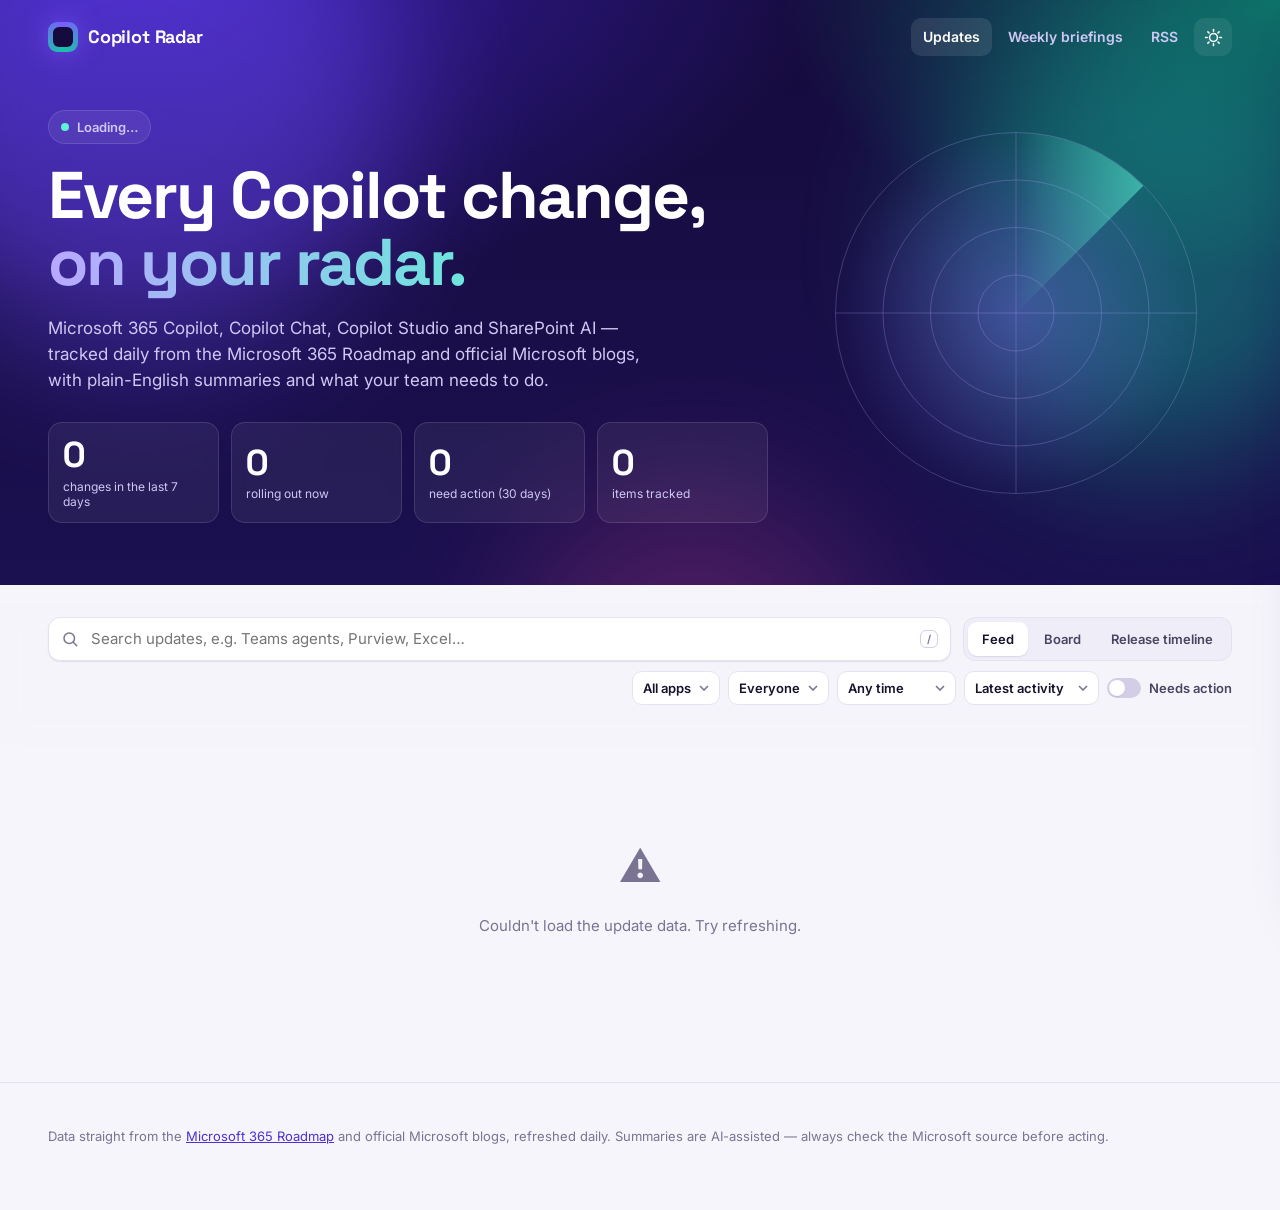
==== site/index.html @ 98bf64c3 "Build Copilot Radar: Microsoft Copilot and SharePoint AI update tracker - Pipeline pulls the Microso" ====
<!doctype html>
<html lang="en">
<head>
  <meta charset="utf-8">
  <meta name="viewport" content="width=device-width, initial-scale=1">
  <title>Copilot Radar — Microsoft Copilot &amp; SharePoint AI updates</title>
  <meta name="description" content="Every change to Microsoft 365 Copilot, Copilot Chat, Copilot Studio and SharePoint AI, tracked from Microsoft's own sources.">
  <meta name="theme-color" content="#120a2e">
  <link rel="icon" href="assets/favicon.svg" type="image/svg+xml">
  <link rel="alternate" type="application/rss+xml" title="Copilot Radar" href="feed.xml">
  <link rel="preconnect" href="https://fonts.googleapis.com">
  <link rel="preconnect" href="https://fonts.gstatic.com" crossorigin>
  <link href="https://fonts.googleapis.com/css2?family=Inter:wght@400;500;600;700;800&family=Space+Grotesk:wght@500;600;700&display=swap" rel="stylesheet">
  <link rel="stylesheet" href="assets/styles.css">
  <script>
    // Apply the saved theme before first paint to avoid a flash.
    try { const t = localStorage.getItem("radar-theme"); if (t) document.documentElement.dataset.theme = t; } catch (e) {}
  </script>
</head>
<body>
  <a class="skip" href="#results">Skip to updates</a>

  <header class="topbar">
    <a class="brand" href="./" aria-label="Copilot Radar home">
      <span class="brand-mark" aria-hidden="true"></span>
      <span class="brand-name">Copilot Radar</span>
    </a>
    <nav class="topnav" aria-label="Main">
      <a href="./" aria-current="page">Updates</a>
      <a href="digests/">Weekly briefings</a>
      <a href="feed.xml" title="Subscribe in Outlook, Teams or any feed reader">RSS</a>
      <button class="icon-btn" id="themeToggle" type="button" aria-label="Toggle dark mode">
        <svg viewBox="0 0 24 24" aria-hidden="true"><path class="sun" d="M12 4V2m0 20v-2m8-8h2M2 12h2m13.66-5.66 1.41-1.41M4.93 19.07l1.41-1.41m0-11.32L4.93 4.93m14.14 14.14-1.41-1.41M12 17a5 5 0 1 0 0-10 5 5 0 0 0 0 10Z"/><path class="moon" d="M21 12.8A9 9 0 1 1 11.2 3a7 7 0 0 0 9.8 9.8Z"/></svg>
      </button>
    </nav>
  </header>

  <section class="hero" aria-labelledby="heroTitle">
    <div class="aurora" aria-hidden="true"><span></span><span></span><span></span></div>
    <div class="hero-inner">
      <div class="hero-copy">
        <p class="eyebrow"><span class="live-dot"></span> <span id="updatedAt">Loading…</span></p>
        <h1 id="heroTitle">Every Copilot change,<br><span class="grad">on your radar.</span></h1>
        <p class="lede">Microsoft 365 Copilot, Copilot Chat, Copilot Studio and SharePoint AI — tracked daily from the Microsoft 365 Roadmap and official Microsoft blogs, with plain-English summaries and what your team needs to do.</p>
        <div class="stats" id="stats">
          <button class="stat" data-quick="week" type="button"><span class="stat-num" data-count="0">0</span><span class="stat-label">changes in the last 7 days</span></button>
          <button class="stat" data-quick="rolling" type="button"><span class="stat-num" data-count="0">0</span><span class="stat-label">rolling out now</span></button>
          <button class="stat" data-quick="action" type="button"><span class="stat-num" data-count="0">0</span><span class="stat-label">need action (30 days)</span></button>
          <button class="stat" data-quick="all" type="button"><span class="stat-num" data-count="0">0</span><span class="stat-label">items tracked</span></button>
        </div>
      </div>
      <div class="radar" aria-hidden="true">
        <svg viewBox="0 0 400 400">
          <defs>
            <radialGradient id="rg" cx="50%" cy="50%" r="50%">
              <stop offset="0%" stop-color="#8b6cff" stop-opacity=".35"/>
              <stop offset="100%" stop-color="#8b6cff" stop-opacity="0"/>
            </radialGradient>
            <linearGradient id="sweep" x1="0" y1="0" x2="1" y2="0">
              <stop offset="0%" stop-color="#5ef2d6" stop-opacity="0"/>
              <stop offset="100%" stop-color="#5ef2d6" stop-opacity=".55"/>
            </linearGradient>
          </defs>
          <circle cx="200" cy="200" r="190" fill="url(#rg)"/>
          <g class="rings" fill="none" stroke="currentColor">
            <circle cx="200" cy="200" r="190"/><circle cx="200" cy="200" r="140"/>
            <circle cx="200" cy="200" r="90"/><circle cx="200" cy="200" r="40"/>
            <path d="M200 10v380M10 200h380"/>
          </g>
          <g class="sweep"><path d="M200 200 L200 10 A190 190 0 0 1 334 66 Z" fill="url(#sweep)"/></g>
          <g id="blips"></g>
        </svg>
      </div>
    </div>
    <div class="product-bars" id="productBars" role="group" aria-label="Filter by product"></div>
  </section>

  <section class="spotlight" aria-labelledby="spotTitle" id="spotlightSection" hidden>
    <div class="section-head">
      <h2 id="spotTitle">Latest moves</h2>
      <p>Most recent status changes and new arrivals</p>
    </div>
    <div class="spot-track" id="spotlight" tabindex="0"></div>
  </section>

  <main id="results">
    <div class="controls" id="controls">
      <div class="controls-row">
        <label class="search">
          <svg viewBox="0 0 24 24" aria-hidden="true"><path d="m21 21-4.3-4.3M11 18a7 7 0 1 1 0-14 7 7 0 0 1 0 14Z"/></svg>
          <input id="search" type="search" placeholder="Search updates, e.g. Teams agents, Purview, Excel…" autocomplete="off" aria-label="Search updates">
          <kbd>/</kbd>
        </label>
        <div class="views" role="tablist" aria-label="View">
          <button role="tab" data-view="feed" aria-selected="true">Feed</button>
          <button role="tab" data-view="board" aria-selected="false">Board</button>
          <button role="tab" data-view="timeline" aria-selected="false">Release timeline</button>
        </div>
      </div>
      <div class="controls-row filters">
        <div class="chips" id="statusChips" role="group" aria-label="Status"></div>
        <div class="selects">
          <select id="appFilter" aria-label="App"><option value="">All apps</option></select>
          <select id="audienceFilter" aria-label="Audience"><option value="">Everyone</option></select>
          <select id="rangeFilter" aria-label="Time range">
            <option value="">Any time</option>
            <option value="7">Last 7 days</option>
            <option value="30">Last 30 days</option>
            <option value="90">Last 90 days</option>
          </select>
          <select id="sortBy" aria-label="Sort">
            <option value="activity">Latest activity</option>
            <option value="impact">Highest impact</option>
            <option value="ga">Release date</option>
          </select>
          <label class="toggle"><input type="checkbox" id="actionOnly"><span></span>Needs action</label>
        </div>
      </div>
      <div class="result-line"><span id="resultCount" aria-live="polite"></span><button id="clearFilters" type="button" hidden>Clear filters</button></div>
    </div>

    <div id="view" class="view"></div>
    <div id="sentinel" aria-hidden="true"></div>
  </main>

  <aside class="drawer" id="drawer" aria-hidden="true" aria-labelledby="drawerTitle" role="dialog" aria-modal="true">
    <div class="drawer-scrim" data-close></div>
    <div class="drawer-panel" tabindex="-1">
      <button class="icon-btn drawer-close" type="button" data-close aria-label="Close details">
        <svg viewBox="0 0 24 24" aria-hidden="true"><path d="M6 6l12 12M18 6 6 18"/></svg>
      </button>
      <div id="drawerBody"></div>
    </div>
  </aside>

  <footer class="footer">
    <p>Data straight from the <a href="https://www.microsoft.com/microsoft-365/roadmap">Microsoft 365 Roadmap</a> and official Microsoft blogs, refreshed daily. Summaries are AI-assisted — always check the Microsoft source before acting.</p>
    <p class="warn" id="warnings"></p>
  </footer>

  <div class="toast" id="toast" role="status" aria-live="polite"></div>
  <script src="assets/app.js" type="module"></script>
</body>
</html>
---- site/assets/styles.css ----
/* Copilot Radar — design tokens, light + dark */
:root {
  --bg: #f6f5fb;
  --bg-elev: #ffffff;
  --bg-sunken: #efedf7;
  --ink: #17122b;
  --ink-2: #4a4462;
  --ink-3: #7a7492;
  --line: #e5e1f0;
  --line-strong: #d3cde6;
  --accent: #6d4aff;
  --accent-2: #19c3a6;
  --accent-ink: #4f2fd6;
  --focus: #6d4aff;
  --shadow-sm: 0 1px 2px rgba(23, 18, 43, .06), 0 1px 1px rgba(23, 18, 43, .04);
  --shadow-md: 0 10px 30px -12px rgba(39, 20, 120, .25), 0 2px 6px rgba(23, 18, 43, .06);
  --shadow-lg: 0 30px 60px -20px rgba(39, 20, 120, .35);

  --p-m365: #6d4aff;
  --p-chat: #0f8a7e;
  --p-studio: #d9530f;
  --p-sharepoint: #0b6fb8;

  --s-dev-bg: #fff3d1;  --s-dev-ink: #865400;
  --s-roll-bg: #dcf1ff; --s-roll-ink: #03558c;
  --s-live-bg: #d9f6e3; --s-live-ink: #136a33;
  --s-can-bg: #fde1e1;  --s-can-ink: #9b1c1c;
  --act-bg: #ffe9e6;    --act-ink: #b42318;
  --imp-bg: #f1e6ff;    --imp-ink: #6b21a8;

  --hero-bg: radial-gradient(1200px 600px at 10% -10%, #3a1fb0 0%, transparent 60%),
             radial-gradient(900px 500px at 100% 0%, #0d6e66 0%, transparent 55%),
             linear-gradient(180deg, #160b3d 0%, #1b1050 100%);
  --hero-ink: #ffffff;
  --hero-ink-2: #cfc8f5;

  --radius: 16px;
  --radius-sm: 10px;
  --ease: cubic-bezier(.2, .8, .2, 1);
  --font: "Inter", system-ui, -apple-system, "Segoe UI", Roboto, sans-serif;
  --font-display: "Space Grotesk", "Inter", system-ui, sans-serif;
  color-scheme: light;
}

@media (prefers-color-scheme: dark) {
  :root:not([data-theme="light"]) {
    --bg: #0d0a1c; --bg-elev: #161230; --bg-sunken: #110d26;
    --ink: #f2effc; --ink-2: #c4bedf; --ink-3: #8d86ab;
    --line: #272146; --line-strong: #362e5e;
    --accent: #8b6cff; --accent-ink: #b7a5ff;
    --shadow-sm: 0 1px 2px rgba(0, 0, 0, .4);
    --shadow-md: 0 14px 34px -14px rgba(0, 0, 0, .7);
    --shadow-lg: 0 30px 60px -20px rgba(0, 0, 0, .8);
    --p-m365: #8b6cff; --p-chat: #2dc2b1; --p-studio: #ff8a4c; --p-sharepoint: #3aa0f0;
    --s-dev-bg: #3a2d0c; --s-dev-ink: #ffd27a;
    --s-roll-bg: #0c2c45; --s-roll-ink: #8fd0ff;
    --s-live-bg: #0e3320; --s-live-ink: #8ee8ae;
    --s-can-bg: #3c1414; --s-can-ink: #ffaaaa;
    --act-bg: #3d1712; --act-ink: #ffb4a8;
    --imp-bg: #2c1747; --imp-ink: #dcb8ff;
    color-scheme: dark;
  }
}
:root[data-theme="dark"] {
  --bg: #0d0a1c; --bg-elev: #161230; --bg-sunken: #110d26;
  --ink: #f2effc; --ink-2: #c4bedf; --ink-3: #8d86ab;
  --line: #272146; --line-strong: #362e5e;
  --accent: #8b6cff; --accent-ink: #b7a5ff;
  --shadow-sm: 0 1px 2px rgba(0, 0, 0, .4);
  --shadow-md: 0 14px 34px -14px rgba(0, 0, 0, .7);
  --shadow-lg: 0 30px 60px -20px rgba(0, 0, 0, .8);
  --p-m365: #8b6cff; --p-chat: #2dc2b1; --p-studio: #ff8a4c; --p-sharepoint: #3aa0f0;
  --s-dev-bg: #3a2d0c; --s-dev-ink: #ffd27a;
  --s-roll-bg: #0c2c45; --s-roll-ink: #8fd0ff;
  --s-live-bg: #0e3320; --s-live-ink: #8ee8ae;
  --s-can-bg: #3c1414; --s-can-ink: #ffaaaa;
  --act-bg: #3d1712; --act-ink: #ffb4a8;
  --imp-bg: #2c1747; --imp-ink: #dcb8ff;
  color-scheme: dark;
}

/* ---------------------------------------------------------------- base */
*, *::before, *::after { box-sizing: border-box; }
html { -webkit-text-size-adjust: 100%; scroll-padding-top: 140px; }
body {
  margin: 0; background: var(--bg); color: var(--ink);
  font: 15px/1.55 var(--font); -webkit-font-smoothing: antialiased;
  overflow-x: hidden;
}
a { color: var(--accent-ink); }
button, input, select { font: inherit; color: inherit; }
:focus-visible { outline: 2px solid var(--focus); outline-offset: 2px; border-radius: 6px; }
.skip { position: absolute; left: -999px; top: 8px; background: var(--bg-elev); padding: 8px 12px; z-index: 100; border-radius: 8px; }
.skip:focus { left: 8px; }
[hidden] { display: none !important; }

/* ---------------------------------------------------------------- top bar */
.topbar {
  position: absolute; inset: 0 0 auto 0; z-index: 20;
  display: flex; align-items: center; justify-content: space-between;
  padding: 18px clamp(16px, 4vw, 48px); color: var(--hero-ink);
}
.brand { display: flex; align-items: center; gap: 10px; color: inherit; text-decoration: none; font-family: var(--font-display); font-weight: 700; font-size: 18px; letter-spacing: -.01em; }
.brand-mark {
  width: 30px; height: 30px; border-radius: 9px; position: relative; overflow: hidden;
  background: conic-gradient(from 0deg, #7c5cff, #19c3a6, #7c5cff);
  animation: spin 6s linear infinite; box-shadow: 0 0 24px rgba(124, 92, 255, .6);
}
.brand-mark::after { content: ""; position: absolute; inset: 5px; border-radius: 6px; background: #160b3d; }
.topnav { display: flex; align-items: center; gap: 4px; }
.topnav a { color: var(--hero-ink-2); text-decoration: none; font-weight: 600; font-size: 14px; padding: 8px 12px; border-radius: 10px; transition: background .2s, color .2s; }
.topnav a:hover, .topnav a[aria-current="page"] { color: #fff; background: rgba(255, 255, 255, .1); }
.icon-btn { display: inline-grid; place-items: center; width: 38px; height: 38px; border-radius: 11px; border: 0; background: rgba(255, 255, 255, .08); color: inherit; cursor: pointer; transition: background .2s, transform .2s var(--ease); }
.icon-btn:hover { background: rgba(255, 255, 255, .16); }
.icon-btn:active { transform: scale(.94); }
.icon-btn svg { width: 19px; height: 19px; fill: none; stroke: currentColor; stroke-width: 2; stroke-linecap: round; stroke-linejoin: round; }
#themeToggle .moon { display: none; }
@media (prefers-color-scheme: dark) {
  :root:not([data-theme="light"]) #themeToggle .sun { display: none; }
  :root:not([data-theme="light"]) #themeToggle .moon { display: block; }
}
:root[data-theme="dark"] #themeToggle .sun { display: none; }
:root[data-theme="dark"] #themeToggle .moon { display: block; }

/* ---------------------------------------------------------------- hero */
.hero { position: relative; background: var(--hero-bg); color: var(--hero-ink); padding: 110px clamp(16px, 4vw, 48px) 28px; overflow: hidden; isolation: isolate; }
.aurora span { position: absolute; border-radius: 50%; filter: blur(70px); opacity: .45; z-index: -1; animation: drift 18s ease-in-out infinite alternate; }
.aurora span:nth-child(1) { width: 520px; height: 520px; background: #6d4aff; left: -120px; top: -160px; }
.aurora span:nth-child(2) { width: 420px; height: 420px; background: #13b39a; right: -80px; top: 40px; animation-delay: -6s; }
.aurora span:nth-child(3) { width: 360px; height: 360px; background: #d1408f; left: 40%; bottom: -260px; opacity: .25; animation-delay: -12s; }
.hero-inner { max-width: 1240px; margin: 0 auto; display: grid; grid-template-columns: minmax(0, 1.25fr) minmax(0, .75fr); gap: 32px; align-items: center; }
.eyebrow { display: inline-flex; align-items: center; gap: 8px; margin: 0 0 18px; font-size: 13px; font-weight: 600; color: var(--hero-ink-2); background: rgba(255, 255, 255, .07); border: 1px solid rgba(255, 255, 255, .12); padding: 6px 12px; border-radius: 999px; backdrop-filter: blur(6px); }
.live-dot { width: 8px; height: 8px; border-radius: 50%; background: #5ef2d6; box-shadow: 0 0 0 0 rgba(94, 242, 214, .7); animation: pulse 2s infinite; }
h1 { font-family: var(--font-display); font-size: clamp(36px, 5.6vw, 66px); line-height: 1.02; letter-spacing: -.03em; margin: 0 0 18px; font-weight: 700; }
.grad { background: linear-gradient(90deg, #b9a8ff, #5ef2d6 60%, #b9a8ff); background-size: 200% 100%; -webkit-background-clip: text; background-clip: text; color: transparent; animation: shimmer 8s linear infinite; }
.lede { max-width: 620px; color: var(--hero-ink-2); font-size: clamp(15px, 1.4vw, 17px); margin: 0 0 28px; }
.stats { display: grid; grid-template-columns: repeat(4, minmax(0, 1fr)); gap: 12px; max-width: 760px; }
.stat {
  text-align: left; cursor: pointer; border: 1px solid rgba(255, 255, 255, .12); background: rgba(255, 255, 255, .06);
  border-radius: 14px; padding: 14px 14px 12px; color: inherit; backdrop-filter: blur(8px);
  transition: transform .3s var(--ease), background .3s, border-color .3s;
}
.stat:hover { transform: translateY(-3px); background: rgba(255, 255, 255, .11); border-color: rgba(255, 255, 255, .25); }
.stat-num { display: block; font-family: var(--font-display); font-size: clamp(26px, 3vw, 36px); font-weight: 700; line-height: 1.05; font-variant-numeric: tabular-nums; }
.stat-label { display: block; font-size: 12px; color: var(--hero-ink-2); margin-top: 4px; line-height: 1.3; }
.radar { color: rgba(185, 168, 255, .28); max-width: 380px; justify-self: center; width: 100%; }
.radar svg { width: 100%; height: auto; overflow: visible; }
.radar .rings { stroke-width: 1; }
.radar .sweep { transform-origin: 200px 200px; animation: spin 5s linear infinite; }
.blip { transform-box: fill-box; transform-origin: center; animation: blip 5s ease-out infinite; cursor: pointer; }
.blip:hover { filter: brightness(1.4); }

.product-bars { max-width: 1240px; margin: 34px auto 0; display: grid; grid-template-columns: repeat(4, minmax(0, 1fr)); gap: 10px; }
.pbar {
  position: relative; text-align: left; border: 1px solid rgba(255, 255, 255, .12); background: rgba(255, 255, 255, .05);
  border-radius: 12px; padding: 10px 12px; cursor: pointer; color: inherit; overflow: hidden;
  transition: background .25s, border-color .25s, transform .25s var(--ease);
}
.pbar:hover { background: rgba(255, 255, 255, .1); transform: translateY(-2px); }
.pbar[aria-pressed="true"] { border-color: var(--c); background: color-mix(in srgb, var(--c) 22%, transparent); }
.pbar-top { display: flex; justify-content: space-between; align-items: baseline; gap: 8px; font-weight: 700; font-size: 14px; }
.pbar-top b { font-family: var(--font-display); font-size: 18px; }
.pbar-meta { font-size: 12px; color: var(--hero-ink-2); }
.pbar-track { height: 4px; border-radius: 4px; background: rgba(255, 255, 255, .1); margin-top: 8px; overflow: hidden; }
.pbar-fill { height: 100%; width: 0; border-radius: 4px; background: var(--c); transition: width 1.2s var(--ease); box-shadow: 0 0 12px var(--c); }

/* ---------------------------------------------------------------- spotlight */
.spotlight { max-width: 1240px; margin: 32px auto 0; padding: 0 clamp(16px, 4vw, 48px); box-sizing: content-box; }
.section-head { display: flex; align-items: baseline; gap: 14px; flex-wrap: wrap; margin-bottom: 12px; }
.section-head h2 { font-family: var(--font-display); font-size: 22px; margin: 0; letter-spacing: -.01em; }
.section-head p { margin: 0; color: var(--ink-3); font-size: 14px; }
.spot-track { display: grid; grid-auto-flow: column; grid-auto-columns: minmax(270px, 1fr); gap: 14px; overflow-x: auto; padding: 4px 2px 14px; scroll-snap-type: x mandatory; scrollbar-width: thin; }
.spot {
  scroll-snap-align: start; position: relative; text-align: left; border: 1px solid var(--line); background: var(--bg-elev); border-radius: var(--radius);
  padding: 16px; cursor: pointer; color: inherit; box-shadow: var(--shadow-sm); overflow: hidden;
  transition: transform .35s var(--ease), box-shadow .35s var(--ease), border-color .35s;
}
.spot::before { content: ""; position: absolute; inset: 0 0 auto 0; height: 3px; background: linear-gradient(90deg, var(--c), transparent); }
.spot:hover { transform: translateY(-4px); box-shadow: var(--shadow-md); border-color: var(--line-strong); }
.spot-move { font-size: 12px; font-weight: 700; color: var(--c); text-transform: uppercase; letter-spacing: .05em; display: flex; gap: 6px; align-items: center; }
.spot h3 { font-size: 15px; line-height: 1.35; margin: 8px 0 6px; display: -webkit-box; -webkit-line-clamp: 3; -webkit-box-orient: vertical; overflow: hidden; }
.spot p { margin: 0; font-size: 12px; color: var(--ink-3); }

/* ---------------------------------------------------------------- controls */
main { max-width: 1240px; margin: 0 auto; padding: 18px clamp(16px, 4vw, 48px) 60px; box-sizing: content-box; }
.controls {
  /* full-bleed bar whose content stays aligned with main */
  position: sticky; top: 0; z-index: 15; margin: 0 calc(50% - 50vw); padding: 14px calc(50vw - 50%) 10px;
  background: color-mix(in srgb, var(--bg) 82%, transparent); backdrop-filter: saturate(1.4) blur(14px); -webkit-backdrop-filter: saturate(1.4) blur(14px);
  border-bottom: 1px solid transparent; transition: border-color .3s, box-shadow .3s;
}
.controls.stuck { border-bottom-color: var(--line); box-shadow: 0 8px 24px -18px rgba(23, 18, 43, .4); }
.controls-row { display: flex; gap: 12px; align-items: center; flex-wrap: wrap; }
.controls-row + .controls-row { margin-top: 10px; }
.search { flex: 1 1 320px; display: flex; align-items: center; gap: 10px; background: var(--bg-elev); border: 1px solid var(--line); border-radius: 12px; padding: 0 12px; height: 44px; box-shadow: var(--shadow-sm); transition: border-color .2s, box-shadow .2s; }
.search:focus-within { border-color: var(--accent); box-shadow: 0 0 0 4px color-mix(in srgb, var(--accent) 18%, transparent); }
.search svg { width: 18px; height: 18px; fill: none; stroke: var(--ink-3); stroke-width: 2; stroke-linecap: round; flex: none; }
.search input { flex: 1; border: 0; background: transparent; outline: none; min-width: 0; height: 100%; }
.search kbd { font: 600 11px var(--font); color: var(--ink-3); border: 1px solid var(--line-strong); border-radius: 6px; padding: 1px 6px; }
.views { display: inline-flex; background: var(--bg-sunken); border: 1px solid var(--line); border-radius: 12px; padding: 4px; gap: 2px; }
.views button { border: 0; background: transparent; padding: 7px 14px; border-radius: 9px; cursor: pointer; font-weight: 600; font-size: 13px; color: var(--ink-2); transition: background .2s, color .2s, box-shadow .2s; }
.views button[aria-selected="true"] { background: var(--bg-elev); color: var(--ink); box-shadow: var(--shadow-sm); }
.filters { justify-content: space-between; }
.chips { display: flex; gap: 6px; flex-wrap: wrap; }
.chip { border: 1px solid var(--line); background: var(--bg-elev); border-radius: 999px; padding: 5px 12px; font-size: 13px; font-weight: 600; cursor: pointer; color: var(--ink-2); display: inline-flex; gap: 6px; align-items: center; transition: all .2s var(--ease); }
.chip:hover { border-color: var(--line-strong); color: var(--ink); }
.chip .n { font-size: 11px; color: var(--ink-3); font-variant-numeric: tabular-nums; }
.chip[aria-pressed="true"] { background: var(--ink); color: var(--bg); border-color: var(--ink); }
.chip[aria-pressed="true"] .n { color: inherit; opacity: .7; }
.chip .dot { width: 8px; height: 8px; border-radius: 50%; background: var(--c, var(--ink-3)); }
.selects { display: flex; gap: 8px; flex-wrap: wrap; align-items: center; }
select { appearance: none; border: 1px solid var(--line); background: var(--bg-elev) url("data:image/svg+xml,%3Csvg xmlns='http://www.w3.org/2000/svg' width='10' height='6' fill='none' stroke='%237a7492' stroke-width='1.6'%3E%3Cpath d='M1 1l4 4 4-4'/%3E%3C/svg%3E") no-repeat right 10px center; border-radius: 10px; padding: 6px 28px 6px 10px; font-size: 13px; font-weight: 600; cursor: pointer; max-width: 180px; }
.toggle { display: inline-flex; align-items: center; gap: 8px; font-size: 13px; font-weight: 600; cursor: pointer; color: var(--ink-2); user-select: none; }
.toggle input { position: absolute; opacity: 0; pointer-events: none; }
.toggle span { width: 34px; height: 20px; border-radius: 20px; background: var(--line-strong); position: relative; transition: background .25s; }
.toggle span::after { content: ""; position: absolute; top: 2px; left: 2px; width: 16px; height: 16px; border-radius: 50%; background: #fff; box-shadow: var(--shadow-sm); transition: transform .3s var(--ease); }
.toggle input:checked + span { background: var(--act-ink); }
.toggle input:checked + span::after { transform: translateX(14px); }
.toggle input:focus-visible + span { outline: 2px solid var(--focus); outline-offset: 2px; }
.result-line { display: flex; gap: 12px; align-items: center; margin-top: 10px; font-size: 13px; color: var(--ink-3); min-height: 20px; }
.result-line button { border: 0; background: none; color: var(--accent-ink); font-weight: 600; cursor: pointer; padding: 0; }

/* ---------------------------------------------------------------- cards */
.view { margin-top: 18px; }
.week { margin-bottom: 28px; }
.week-head { display: flex; align-items: center; gap: 12px; margin: 0 0 12px; position: sticky; top: 150px; z-index: 2; }
.week-head h3 { margin: 0; font-family: var(--font-display); font-size: 15px; font-weight: 600; color: var(--ink-2); background: var(--bg); padding-right: 6px; }
.week-head .line { flex: 1; height: 1px; background: var(--line); }
.week-head .n { font-size: 12px; color: var(--ink-3); background: var(--bg); padding-left: 6px; }
.grid { display: grid; grid-template-columns: repeat(auto-fill, minmax(330px, 1fr)); gap: 14px; }
.card {
  --c: var(--p-m365);
  position: relative; display: flex; flex-direction: column; gap: 10px; text-align: left; width: 100%;
  background: var(--bg-elev); border: 1px solid var(--line); border-radius: var(--radius); padding: 16px 16px 14px 18px;
  cursor: pointer; color: inherit; box-shadow: var(--shadow-sm); overflow: hidden;
  transition: transform .35s var(--ease), box-shadow .35s var(--ease), border-color .35s;
}
.card::before { content: ""; position: absolute; left: 0; top: 14px; bottom: 14px; width: 3px; border-radius: 0 3px 3px 0; background: var(--c); }
.card::after { /* cursor spotlight */
  content: ""; position: absolute; inset: 0; pointer-events: none; opacity: 0; transition: opacity .3s;
  background: radial-gradient(380px circle at var(--mx, 50%) var(--my, 50%), color-mix(in srgb, var(--c) 10%, transparent), transparent 60%);
}
.card:hover { transform: translateY(-3px); box-shadow: var(--shadow-md); border-color: var(--line-strong); }
.card:hover::after { opacity: 1; }
.card.is-removed { opacity: .6; }
.card-top { display: flex; gap: 6px; flex-wrap: wrap; align-items: center; }
.card h4 { margin: 0; font-size: 16px; line-height: 1.35; letter-spacing: -.005em; }
.card .sum { margin: 0; color: var(--ink-2); font-size: 14px; line-height: 1.5; display: -webkit-box; -webkit-line-clamp: 4; -webkit-box-orient: vertical; overflow: hidden; }
.card .move { font-size: 12.5px; font-weight: 600; color: var(--s-roll-ink); display: flex; align-items: center; gap: 6px; }
.card .move svg { width: 14px; height: 14px; fill: none; stroke: currentColor; stroke-width: 2.2; }
.card-foot { margin-top: auto; display: flex; gap: 10px 14px; flex-wrap: wrap; align-items: center; font-size: 12px; color: var(--ink-3); padding-top: 2px; }
.card-foot .apps { display: flex; gap: 4px; flex-wrap: wrap; }
.tag { font-size: 11px; font-weight: 600; padding: 2px 7px; border-radius: 6px; background: var(--bg-sunken); color: var(--ink-2); border: 1px solid var(--line); }

.pill { display: inline-flex; align-items: center; gap: 5px; font-size: 11.5px; font-weight: 700; padding: 3px 9px; border-radius: 999px; white-space: nowrap; line-height: 1.3; }
.pill.prod { background: color-mix(in srgb, var(--c) 14%, transparent); color: var(--c); }
.pill.prod::before { content: ""; width: 6px; height: 6px; border-radius: 50%; background: currentColor; }
.pill.s-dev { background: var(--s-dev-bg); color: var(--s-dev-ink); }
.pill.s-roll { background: var(--s-roll-bg); color: var(--s-roll-ink); }
.pill.s-live { background: var(--s-live-bg); color: var(--s-live-ink); }
.pill.s-can, .pill.s-gone { background: var(--s-can-bg); color: var(--s-can-ink); }
.pill.s-post { background: var(--bg-sunken); color: var(--ink-2); }
.pill.act { background: var(--act-bg); color: var(--act-ink); }
.pill.imp { background: var(--imp-bg); color: var(--imp-ink); }
.pill.new { background: linear-gradient(90deg, #6d4aff, #19c3a6); color: #fff; }
.s-roll .pulse { width: 6px; height: 6px; border-radius: 50%; background: currentColor; animation: pulse-sm 1.6s infinite; }

/* reveal on scroll */
.reveal { opacity: 0; transform: translateY(14px) scale(.985); }
.reveal.in { opacity: 1; transform: none; transition: opacity .55s var(--ease), transform .55s var(--ease); transition-delay: var(--d, 0ms); }

/* ---------------------------------------------------------------- board */
.board { display: grid; grid-template-columns: repeat(3, minmax(0, 1fr)); gap: 16px; align-items: start; }
.col { background: var(--bg-sunken); border: 1px solid var(--line); border-radius: 18px; padding: 12px; min-width: 0; }
.col-head { display: flex; align-items: center; justify-content: space-between; padding: 4px 6px 12px; font-weight: 700; font-size: 14px; }
.col-head .count { font-family: var(--font-display); font-size: 13px; padding: 2px 9px; border-radius: 999px; }
.col .stack { display: flex; flex-direction: column; gap: 10px; }
.col .card { padding: 13px 13px 12px 15px; gap: 7px; }
.col .card h4 { font-size: 14px; }
.col .card .sum { -webkit-line-clamp: 2; font-size: 13px; }
.col-more { width: 100%; margin-top: 10px; border: 1px dashed var(--line-strong); background: transparent; border-radius: 12px; padding: 9px; cursor: pointer; font-weight: 600; font-size: 13px; color: var(--ink-2); }
.col-more:hover { background: var(--bg-elev); }

/* ---------------------------------------------------------------- timeline */
.tl { position: relative; padding-left: 28px; }
.tl::before { content: ""; position: absolute; left: 9px; top: 6px; bottom: 6px; width: 2px; background: linear-gradient(var(--accent), var(--accent-2), var(--line)); border-radius: 2px; }
.tl-month { position: relative; margin-bottom: 26px; }
.tl-month::before { content: ""; position: absolute; left: -25px; top: 5px; width: 14px; height: 14px; border-radius: 50%; background: var(--bg); border: 3px solid var(--accent); box-shadow: 0 0 0 4px color-mix(in srgb, var(--accent) 15%, transparent); }
.tl-month.past::before { border-color: var(--ink-3); box-shadow: none; }
.tl-month.now::before { background: var(--accent); animation: pulse-ring 2s infinite; }
.tl-month h3 { margin: 0 0 4px; font-family: var(--font-display); font-size: 19px; display: flex; gap: 10px; align-items: baseline; }
.tl-month h3 small { font: 600 12px var(--font); color: var(--ink-3); }
.tl-mix { display: flex; height: 6px; border-radius: 6px; overflow: hidden; margin: 8px 0 12px; max-width: 420px; background: var(--line); }
.tl-mix span { background: var(--c); transition: flex-grow 1s var(--ease); }
.tl-items { display: flex; flex-wrap: wrap; gap: 8px; }
.tl-chip {
  --c: var(--p-m365);
  border: 1px solid var(--line); background: var(--bg-elev); border-radius: 10px; padding: 7px 11px 7px 10px; cursor: pointer;
  font-size: 13px; font-weight: 600; display: inline-flex; align-items: center; gap: 8px; max-width: 100%; text-align: left;
  transition: transform .25s var(--ease), border-color .25s, box-shadow .25s; color: inherit;
}
.tl-chip:hover { transform: translateY(-2px); border-color: var(--c); box-shadow: var(--shadow-md); }
.tl-chip .dot { width: 8px; height: 8px; border-radius: 50%; background: var(--c); flex: none; }
.tl-chip .ttl { overflow: hidden; text-overflow: ellipsis; white-space: nowrap; max-width: 380px; }
.tl-chip .st { font-size: 10.5px; padding: 1px 6px; border-radius: 6px; }

/* ---------------------------------------------------------------- drawer */
.drawer { position: fixed; inset: 0; z-index: 50; pointer-events: none; }
.drawer-scrim { position: absolute; inset: 0; background: rgba(10, 6, 30, .45); opacity: 0; transition: opacity .35s; backdrop-filter: blur(2px); }
.drawer-panel {
  position: absolute; top: 0; right: 0; height: 100%; width: min(620px, 100%); background: var(--bg-elev); box-shadow: var(--shadow-lg);
  transform: translateX(104%); transition: transform .45s var(--ease); overflow-y: auto; padding: 28px 30px 40px; outline: none;
  border-left: 1px solid var(--line);
}
.drawer.open { pointer-events: auto; }
.drawer.open .drawer-scrim { opacity: 1; }
.drawer.open .drawer-panel { transform: none; }
.drawer-close { position: sticky; top: 0; float: right; background: var(--bg-sunken); color: var(--ink); margin: -8px -10px 0 12px; z-index: 2; }
.drawer-close:hover { background: var(--line); }
.d-hero { --c: var(--p-m365); position: relative; margin: -28px -30px 22px; padding: 30px 30px 22px; background: linear-gradient(160deg, color-mix(in srgb, var(--c) 16%, var(--bg-elev)), var(--bg-elev) 70%); border-bottom: 1px solid var(--line); }
.d-hero h2 { font-family: var(--font-display); font-size: 25px; line-height: 1.2; margin: 12px 0 0; letter-spacing: -.015em; }
.d-sum { font-size: 16px; line-height: 1.6; color: var(--ink); margin: 0 0 16px; }
.d-action { display: flex; gap: 12px; background: var(--act-bg); color: var(--act-ink); border-radius: 12px; padding: 12px 14px; margin-bottom: 18px; font-size: 14px; font-weight: 500; }
.d-action b { display: block; font-size: 12px; text-transform: uppercase; letter-spacing: .06em; margin-bottom: 2px; }
.d-buttons { display: flex; gap: 8px; flex-wrap: wrap; margin-bottom: 24px; }
.btn { display: inline-flex; align-items: center; gap: 8px; border-radius: 11px; padding: 10px 16px; font-weight: 700; font-size: 14px; text-decoration: none; border: 1px solid var(--line-strong); background: var(--bg-elev); color: var(--ink); cursor: pointer; transition: transform .2s var(--ease), box-shadow .2s, background .2s; }
.btn:hover { transform: translateY(-1px); box-shadow: var(--shadow-md); }
.btn.primary { background: linear-gradient(135deg, #6d4aff, #4f2fd6); color: #fff; border-color: transparent; }
.btn svg { width: 16px; height: 16px; fill: none; stroke: currentColor; stroke-width: 2; stroke-linecap: round; stroke-linejoin: round; }
.d-section { margin-bottom: 24px; }
.d-section h3 { font-size: 12px; text-transform: uppercase; letter-spacing: .08em; color: var(--ink-3); margin: 0 0 10px; }
.d-desc { color: var(--ink-2); font-size: 14.5px; white-space: pre-line; }
.d-grid { display: grid; grid-template-columns: repeat(2, minmax(0, 1fr)); gap: 1px; background: var(--line); border: 1px solid var(--line); border-radius: 12px; overflow: hidden; }
.d-grid div { background: var(--bg-elev); padding: 10px 12px; font-size: 13.5px; }
.d-grid dt { font-size: 11px; color: var(--ink-3); font-weight: 600; text-transform: uppercase; letter-spacing: .05em; }
.d-grid dd { margin: 2px 0 0; font-weight: 600; }
.hist { list-style: none; margin: 0; padding: 0 0 0 18px; border-left: 2px solid var(--line); }
.hist li { position: relative; padding: 0 0 14px 6px; font-size: 14px; }
.hist li::before { content: ""; position: absolute; left: -25px; top: 5px; width: 10px; height: 10px; border-radius: 50%; background: var(--bg-elev); border: 2px solid var(--accent); }
.hist time { display: block; font-size: 12px; color: var(--ink-3); font-weight: 600; }

/* ---------------------------------------------------------------- misc */
.empty { text-align: center; padding: 70px 20px; color: var(--ink-3); }
.empty .big { font-size: 42px; margin-bottom: 8px; }
.skeleton { height: 160px; border-radius: var(--radius); background: linear-gradient(90deg, var(--bg-sunken), var(--bg-elev), var(--bg-sunken)); background-size: 200% 100%; animation: shimmer 1.4s linear infinite; }
.footer { max-width: 1240px; margin: 0 auto; padding: 30px clamp(16px, 4vw, 48px) 50px; color: var(--ink-3); font-size: 13px; border-top: 1px solid var(--line); box-sizing: content-box; }
.footer .warn { color: var(--ink-3); font-size: 12px; }
.toast { position: fixed; left: 50%; bottom: 24px; transform: translate(-50%, 30px); background: var(--ink); color: var(--bg); padding: 10px 16px; border-radius: 12px; font-weight: 600; font-size: 14px; opacity: 0; pointer-events: none; transition: all .35s var(--ease); z-index: 60; }
.toast.show { opacity: 1; transform: translate(-50%, 0); }
mark { background: color-mix(in srgb, var(--accent) 25%, transparent); color: inherit; border-radius: 3px; padding: 0 1px; }

/* ---------------------------------------------------------------- keyframes */
@keyframes spin { to { transform: rotate(360deg); } }
@keyframes drift { 0% { transform: translate(0, 0) scale(1); } 100% { transform: translate(60px, 40px) scale(1.15); } }
@keyframes shimmer { to { background-position: -200% 0; } }
@keyframes pulse { 0% { box-shadow: 0 0 0 0 rgba(94, 242, 214, .7); } 70% { box-shadow: 0 0 0 10px rgba(94, 242, 214, 0); } 100% { box-shadow: 0 0 0 0 rgba(94, 242, 214, 0); } }
@keyframes pulse-sm { 0%, 100% { opacity: 1; } 50% { opacity: .3; } }
@keyframes pulse-ring { 0% { box-shadow: 0 0 0 0 color-mix(in srgb, var(--accent) 50%, transparent); } 100% { box-shadow: 0 0 0 12px transparent; } }
@keyframes blip { 0% { opacity: 0; transform: scale(.3); } 8% { opacity: 1; transform: scale(1.3); } 20% { transform: scale(1); } 85% { opacity: .9; } 100% { opacity: .15; } }

/* ---------------------------------------------------------------- responsive */
@media (max-width: 980px) {
  .hero-inner { grid-template-columns: 1fr; }
  .radar { display: none; }
  .board { grid-template-columns: 1fr; }
  .product-bars { grid-template-columns: repeat(2, minmax(0, 1fr)); }
}
@media (max-width: 640px) {
  .topnav a { display: none; }
  .topnav a[href="digests/"], .topnav a[href="../"] { display: inline-block; white-space: nowrap; }
  .brand-name { white-space: nowrap; }
  .controls { position: static; }
  .week-head { position: static; }
  .stats { grid-template-columns: repeat(2, minmax(0, 1fr)); }
  .grid { grid-template-columns: 1fr; }
  .views { width: 100%; }
  .views button { flex: 1; padding: 7px 6px; }
  .selects select { flex: 1 1 40%; max-width: none; }
  .drawer-panel { padding: 22px 18px 36px; }
  .d-hero { margin: -22px -18px 18px; padding: 24px 18px 18px; }
  .d-grid { grid-template-columns: 1fr; }
  .tl-chip .ttl { max-width: 240px; }
}

@media (prefers-reduced-motion: reduce) {
  *, *::before, *::after { animation-duration: .001ms !important; animation-iteration-count: 1 !important; transition-duration: .001ms !important; scroll-behavior: auto !important; }
  .reveal { opacity: 1; transform: none; }
}
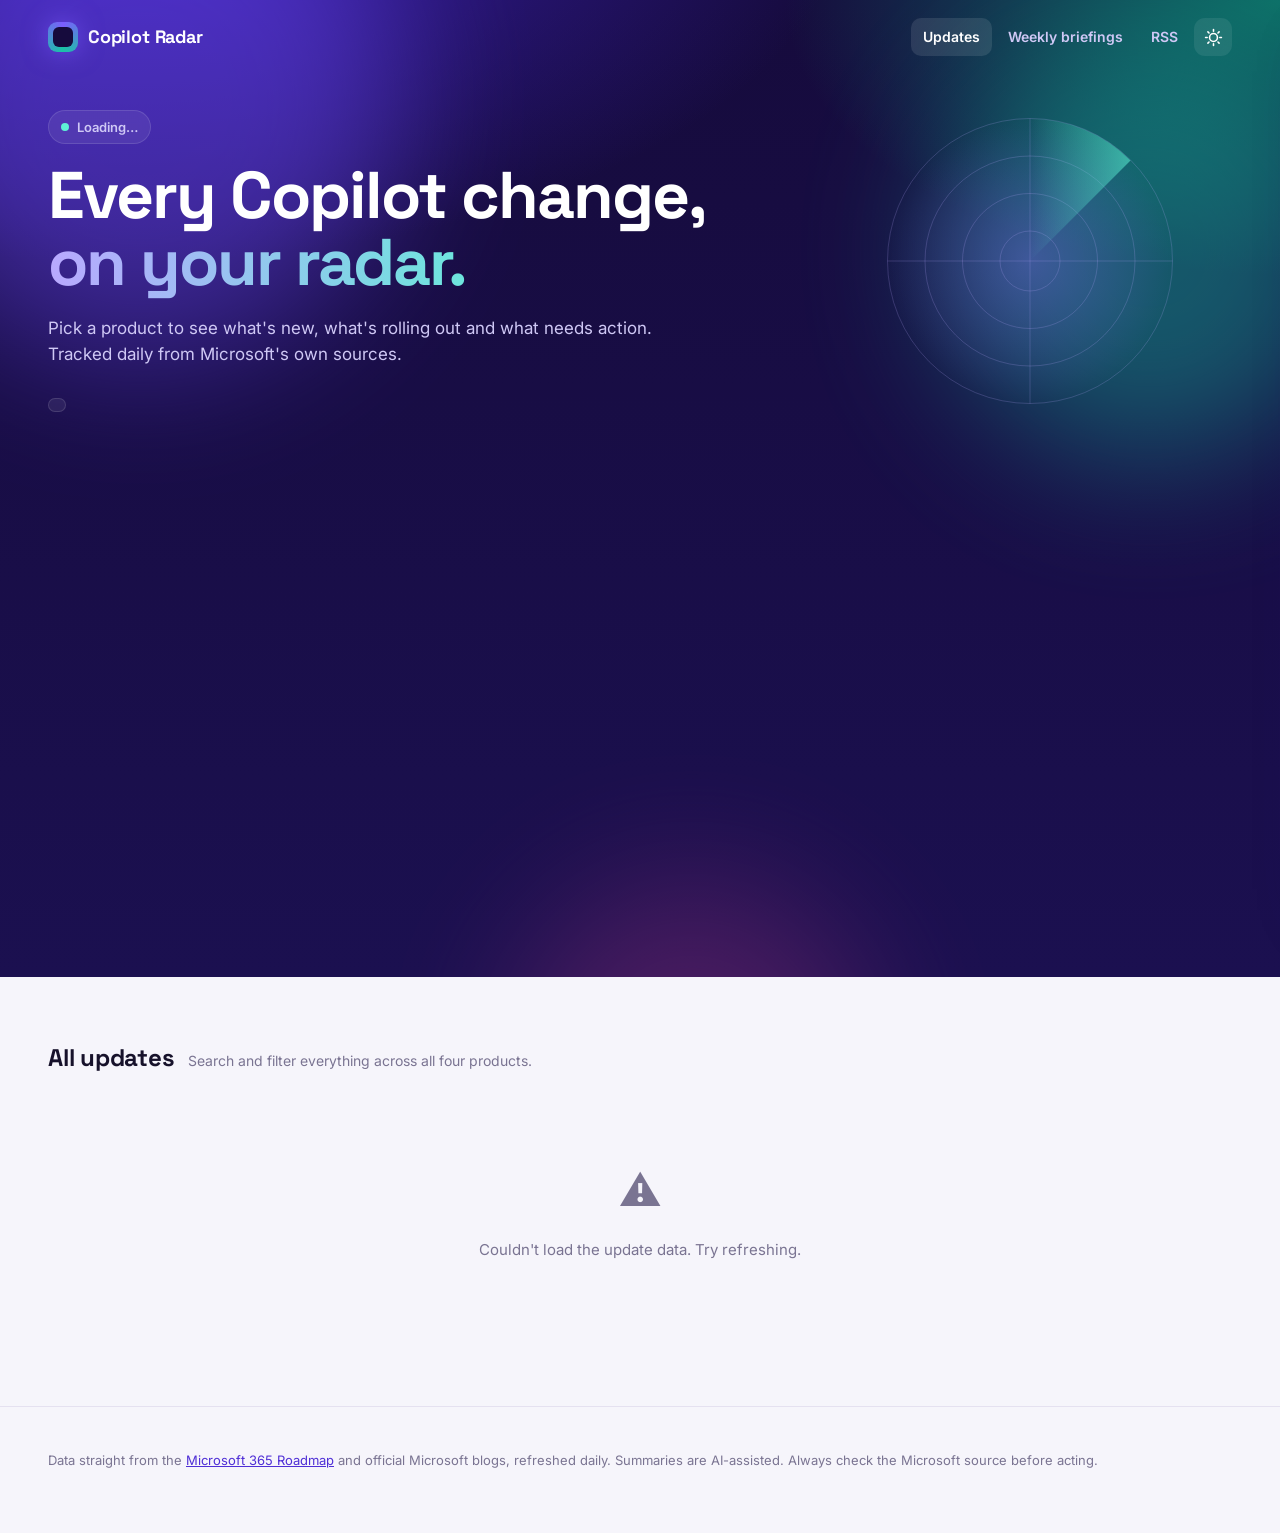
==== commit 09f43316: "Redesign site: product carousel homepage and focused topic pages - Homepage: shorter hero with the r" ====
--- a/site/index.html
+++ b/site/index.html
@@ -18,7 +18,7 @@
   </script>
 </head>
 <body>
-  <a class="skip" href="#results">Skip to updates</a>
+  <a class="skip" href="#browse">Skip to all updates</a>
 
   <header class="topbar">
     <a class="brand" href="./" aria-label="Copilot Radar home">
@@ -35,19 +35,14 @@
     </nav>
   </header>
 
-  <section class="hero" aria-labelledby="heroTitle">
+  <section class="hero home-hero" aria-labelledby="heroTitle">
     <div class="aurora" aria-hidden="true"><span></span><span></span><span></span></div>
     <div class="hero-inner">
       <div class="hero-copy">
         <p class="eyebrow"><span class="live-dot"></span> <span id="updatedAt">Loading…</span></p>
         <h1 id="heroTitle">Every Copilot change,<br><span class="grad">on your radar.</span></h1>
-        <p class="lede">Microsoft 365 Copilot, Copilot Chat, Copilot Studio and SharePoint AI — tracked daily from the Microsoft 365 Roadmap and official Microsoft blogs, with plain-English summaries and what your team needs to do.</p>
-        <div class="stats" id="stats">
-          <button class="stat" data-quick="week" type="button"><span class="stat-num" data-count="0">0</span><span class="stat-label">changes in the last 7 days</span></button>
-          <button class="stat" data-quick="rolling" type="button"><span class="stat-num" data-count="0">0</span><span class="stat-label">rolling out now</span></button>
-          <button class="stat" data-quick="action" type="button"><span class="stat-num" data-count="0">0</span><span class="stat-label">need action (30 days)</span></button>
-          <button class="stat" data-quick="all" type="button"><span class="stat-num" data-count="0">0</span><span class="stat-label">items tracked</span></button>
-        </div>
+        <p class="lede">Pick a product to see what's new, what's rolling out and what needs action. Tracked daily from Microsoft's own sources.</p>
+        <p class="week-line" id="weekLine"></p>
       </div>
       <div class="radar" aria-hidden="true">
         <svg viewBox="0 0 400 400">
@@ -72,73 +67,26 @@
         </svg>
       </div>
     </div>
-    <div class="product-bars" id="productBars" role="group" aria-label="Filter by product"></div>
+
+    <div class="carousel-wrap" aria-roledescription="carousel" aria-label="Products">
+      <div class="carousel" id="carousel"></div>
+      <div class="car-tabs" id="carouselTabs" role="tablist" aria-label="Choose a product"></div>
+    </div>
   </section>
 
-  <section class="spotlight" aria-labelledby="spotTitle" id="spotlightSection" hidden>
-    <div class="section-head">
-      <h2 id="spotTitle">Latest moves</h2>
-      <p>Most recent status changes and new arrivals</p>
+  <main>
+    <div class="section-head browse-head">
+      <h2>All updates</h2>
+      <p>Search and filter everything across all four products.</p>
     </div>
-    <div class="spot-track" id="spotlight" tabindex="0"></div>
-  </section>
-
-  <main id="results">
-    <div class="controls" id="controls">
-      <div class="controls-row">
-        <label class="search">
-          <svg viewBox="0 0 24 24" aria-hidden="true"><path d="m21 21-4.3-4.3M11 18a7 7 0 1 1 0-14 7 7 0 0 1 0 14Z"/></svg>
-          <input id="search" type="search" placeholder="Search updates, e.g. Teams agents, Purview, Excel…" autocomplete="off" aria-label="Search updates">
-          <kbd>/</kbd>
-        </label>
-        <div class="views" role="tablist" aria-label="View">
-          <button role="tab" data-view="feed" aria-selected="true">Feed</button>
-          <button role="tab" data-view="board" aria-selected="false">Board</button>
-          <button role="tab" data-view="timeline" aria-selected="false">Release timeline</button>
-        </div>
-      </div>
-      <div class="controls-row filters">
-        <div class="chips" id="statusChips" role="group" aria-label="Status"></div>
-        <div class="selects">
-          <select id="appFilter" aria-label="App"><option value="">All apps</option></select>
-          <select id="audienceFilter" aria-label="Audience"><option value="">Everyone</option></select>
-          <select id="rangeFilter" aria-label="Time range">
-            <option value="">Any time</option>
-            <option value="7">Last 7 days</option>
-            <option value="30">Last 30 days</option>
-            <option value="90">Last 90 days</option>
-          </select>
-          <select id="sortBy" aria-label="Sort">
-            <option value="activity">Latest activity</option>
-            <option value="impact">Highest impact</option>
-            <option value="ga">Release date</option>
-          </select>
-          <label class="toggle"><input type="checkbox" id="actionOnly"><span></span>Needs action</label>
-        </div>
-      </div>
-      <div class="result-line"><span id="resultCount" aria-live="polite"></span><button id="clearFilters" type="button" hidden>Clear filters</button></div>
-    </div>
-
-    <div id="view" class="view"></div>
-    <div id="sentinel" aria-hidden="true"></div>
+    <div id="browse"></div>
   </main>
 
-  <aside class="drawer" id="drawer" aria-hidden="true" aria-labelledby="drawerTitle" role="dialog" aria-modal="true">
-    <div class="drawer-scrim" data-close></div>
-    <div class="drawer-panel" tabindex="-1">
-      <button class="icon-btn drawer-close" type="button" data-close aria-label="Close details">
-        <svg viewBox="0 0 24 24" aria-hidden="true"><path d="M6 6l12 12M18 6 6 18"/></svg>
-      </button>
-      <div id="drawerBody"></div>
-    </div>
-  </aside>
-
   <footer class="footer">
-    <p>Data straight from the <a href="https://www.microsoft.com/microsoft-365/roadmap">Microsoft 365 Roadmap</a> and official Microsoft blogs, refreshed daily. Summaries are AI-assisted — always check the Microsoft source before acting.</p>
+    <p>Data straight from the <a href="https://www.microsoft.com/microsoft-365/roadmap">Microsoft 365 Roadmap</a> and official Microsoft blogs, refreshed daily. Summaries are AI-assisted. Always check the Microsoft source before acting.</p>
     <p class="warn" id="warnings"></p>
   </footer>
 
-  <div class="toast" id="toast" role="status" aria-live="polite"></div>
-  <script src="assets/app.js" type="module"></script>
+  <script src="assets/home.js" type="module"></script>
 </body>
 </html>
--- a/site/assets/styles.css
+++ b/site/assets/styles.css
@@ -134,52 +134,12 @@
 h1 { font-family: var(--font-display); font-size: clamp(36px, 5.6vw, 66px); line-height: 1.02; letter-spacing: -.03em; margin: 0 0 18px; font-weight: 700; }
 .grad { background: linear-gradient(90deg, #b9a8ff, #5ef2d6 60%, #b9a8ff); background-size: 200% 100%; -webkit-background-clip: text; background-clip: text; color: transparent; animation: shimmer 8s linear infinite; }
 .lede { max-width: 620px; color: var(--hero-ink-2); font-size: clamp(15px, 1.4vw, 17px); margin: 0 0 28px; }
-.stats { display: grid; grid-template-columns: repeat(4, minmax(0, 1fr)); gap: 12px; max-width: 760px; }
-.stat {
-  text-align: left; cursor: pointer; border: 1px solid rgba(255, 255, 255, .12); background: rgba(255, 255, 255, .06);
-  border-radius: 14px; padding: 14px 14px 12px; color: inherit; backdrop-filter: blur(8px);
-  transition: transform .3s var(--ease), background .3s, border-color .3s;
-}
-.stat:hover { transform: translateY(-3px); background: rgba(255, 255, 255, .11); border-color: rgba(255, 255, 255, .25); }
-.stat-num { display: block; font-family: var(--font-display); font-size: clamp(26px, 3vw, 36px); font-weight: 700; line-height: 1.05; font-variant-numeric: tabular-nums; }
-.stat-label { display: block; font-size: 12px; color: var(--hero-ink-2); margin-top: 4px; line-height: 1.3; }
 .radar { color: rgba(185, 168, 255, .28); max-width: 380px; justify-self: center; width: 100%; }
 .radar svg { width: 100%; height: auto; overflow: visible; }
 .radar .rings { stroke-width: 1; }
 .radar .sweep { transform-origin: 200px 200px; animation: spin 5s linear infinite; }
 .blip { transform-box: fill-box; transform-origin: center; animation: blip 5s ease-out infinite; cursor: pointer; }
 .blip:hover { filter: brightness(1.4); }
-
-.product-bars { max-width: 1240px; margin: 34px auto 0; display: grid; grid-template-columns: repeat(4, minmax(0, 1fr)); gap: 10px; }
-.pbar {
-  position: relative; text-align: left; border: 1px solid rgba(255, 255, 255, .12); background: rgba(255, 255, 255, .05);
-  border-radius: 12px; padding: 10px 12px; cursor: pointer; color: inherit; overflow: hidden;
-  transition: background .25s, border-color .25s, transform .25s var(--ease);
-}
-.pbar:hover { background: rgba(255, 255, 255, .1); transform: translateY(-2px); }
-.pbar[aria-pressed="true"] { border-color: var(--c); background: color-mix(in srgb, var(--c) 22%, transparent); }
-.pbar-top { display: flex; justify-content: space-between; align-items: baseline; gap: 8px; font-weight: 700; font-size: 14px; }
-.pbar-top b { font-family: var(--font-display); font-size: 18px; }
-.pbar-meta { font-size: 12px; color: var(--hero-ink-2); }
-.pbar-track { height: 4px; border-radius: 4px; background: rgba(255, 255, 255, .1); margin-top: 8px; overflow: hidden; }
-.pbar-fill { height: 100%; width: 0; border-radius: 4px; background: var(--c); transition: width 1.2s var(--ease); box-shadow: 0 0 12px var(--c); }
-
-/* ---------------------------------------------------------------- spotlight */
-.spotlight { max-width: 1240px; margin: 32px auto 0; padding: 0 clamp(16px, 4vw, 48px); box-sizing: content-box; }
-.section-head { display: flex; align-items: baseline; gap: 14px; flex-wrap: wrap; margin-bottom: 12px; }
-.section-head h2 { font-family: var(--font-display); font-size: 22px; margin: 0; letter-spacing: -.01em; }
-.section-head p { margin: 0; color: var(--ink-3); font-size: 14px; }
-.spot-track { display: grid; grid-auto-flow: column; grid-auto-columns: minmax(270px, 1fr); gap: 14px; overflow-x: auto; padding: 4px 2px 14px; scroll-snap-type: x mandatory; scrollbar-width: thin; }
-.spot {
-  scroll-snap-align: start; position: relative; text-align: left; border: 1px solid var(--line); background: var(--bg-elev); border-radius: var(--radius);
-  padding: 16px; cursor: pointer; color: inherit; box-shadow: var(--shadow-sm); overflow: hidden;
-  transition: transform .35s var(--ease), box-shadow .35s var(--ease), border-color .35s;
-}
-.spot::before { content: ""; position: absolute; inset: 0 0 auto 0; height: 3px; background: linear-gradient(90deg, var(--c), transparent); }
-.spot:hover { transform: translateY(-4px); box-shadow: var(--shadow-md); border-color: var(--line-strong); }
-.spot-move { font-size: 12px; font-weight: 700; color: var(--c); text-transform: uppercase; letter-spacing: .05em; display: flex; gap: 6px; align-items: center; }
-.spot h3 { font-size: 15px; line-height: 1.35; margin: 8px 0 6px; display: -webkit-box; -webkit-line-clamp: 3; -webkit-box-orient: vertical; overflow: hidden; }
-.spot p { margin: 0; font-size: 12px; color: var(--ink-3); }
 
 /* ---------------------------------------------------------------- controls */
 main { max-width: 1240px; margin: 0 auto; padding: 18px clamp(16px, 4vw, 48px) 60px; box-sizing: content-box; }
@@ -349,8 +309,190 @@
 .toast.show { opacity: 1; transform: translate(-50%, 0); }
 mark { background: color-mix(in srgb, var(--accent) 25%, transparent); color: inherit; border-radius: 3px; padding: 0 1px; }
 
+/* ---------------------------------------------------------------- section heads */
+.section-head { display: flex; align-items: baseline; gap: 14px; flex-wrap: wrap; margin-bottom: 12px; }
+.section-head h2 { font-family: var(--font-display); font-size: 24px; margin: 0; letter-spacing: -.01em; }
+.section-head p { margin: 0; color: var(--ink-3); font-size: 14px; }
+.browse-head { margin-top: 44px; }
+
+/* ---------------------------------------------------------------- home hero */
+.home-hero { padding-bottom: 40px; }
+.home-hero .hero-inner { grid-template-columns: minmax(0, 1.3fr) minmax(0, .7fr); }
+.home-hero .radar { max-width: 300px; }
+.week-line { display: inline-flex; flex-wrap: wrap; align-items: center; gap: 4px 8px; margin: 0; padding: 6px 8px; border-radius: 14px; background: rgba(255, 255, 255, .07); border: 1px solid rgba(255, 255, 255, .12); color: var(--hero-ink-2); font-size: 14px; }
+.week-line button { border: 0; background: none; color: var(--hero-ink-2); cursor: pointer; padding: 4px 6px; border-radius: 8px; transition: background .2s, color .2s; }
+.week-line button:hover { background: rgba(255, 255, 255, .1); color: #fff; }
+.week-line b { color: #fff; font-family: var(--font-display); font-size: 16px; margin-right: 3px; }
+
+/* ---------------------------------------------------------------- 3D carousel */
+.carousel-wrap { max-width: 1240px; margin: 34px auto 0; position: relative; }
+.carousel { position: relative; height: 470px; perspective: 1600px; touch-action: pan-y; user-select: none; }
+.ring { position: absolute; inset: 0; transform-style: preserve-3d; pointer-events: none; } /* side cards sit behind this plane in 3D; let clicks through */
+.world { pointer-events: auto; }
+.world {
+  --w: min(400px, 80vw);
+  position: absolute; top: 10px; left: 50%; width: var(--w); margin-left: calc(var(--w) / -2); height: 440px;
+  display: flex; flex-direction: column; overflow: hidden; border-radius: 26px; color: #fff; text-decoration: none;
+  background: linear-gradient(165deg, color-mix(in srgb, var(--c) 34%, #1b1048) 0%, #140b34 62%);
+  border: 1px solid color-mix(in srgb, var(--c) 50%, transparent);
+  box-shadow: 0 30px 70px -30px rgba(0, 0, 0, .7);
+  transition: transform .8s var(--ease), opacity .8s var(--ease), filter .8s var(--ease), box-shadow .5s;
+  -webkit-tap-highlight-color: transparent;
+}
+.world[data-off="0"] { transform: none; z-index: 3; box-shadow: 0 40px 90px -30px color-mix(in srgb, var(--c) 70%, transparent), 0 0 0 1px color-mix(in srgb, var(--c) 60%, transparent); }
+.world[data-off="1"] { transform: translateX(64%) translateZ(-240px) rotateY(-36deg); opacity: .75; filter: brightness(.72) saturate(.85); z-index: 2; cursor: pointer; }
+.world[data-off="-1"] { transform: translateX(-64%) translateZ(-240px) rotateY(36deg); opacity: .75; filter: brightness(.72) saturate(.85); z-index: 2; cursor: pointer; }
+.world[data-off="2"], .world[data-off="-2"] { transform: translateZ(-520px) scale(.78); opacity: .2; filter: blur(2px) brightness(.6); z-index: 1; pointer-events: none; }
+.world[data-off="1"]:hover, .world[data-off="-1"]:hover { filter: brightness(.9); opacity: .95; }
+.world-art { height: 200px; display: grid; place-items: center; background: radial-gradient(60% 70% at 50% 55%, color-mix(in srgb, var(--c) 28%, transparent), transparent 70%); }
+.world-art .art { width: 78%; height: 88%; }
+.world-body { display: flex; flex-direction: column; gap: 10px; padding: 2px 24px 22px; flex: 1; }
+.world h3 { margin: 0; font-family: var(--font-display); font-size: 27px; letter-spacing: -.02em; line-height: 1.1; }
+.world p { margin: 0; color: rgba(255, 255, 255, .74); font-size: 14px; line-height: 1.45; min-height: 41px; }
+.world-stats { display: grid; grid-template-columns: repeat(3, minmax(0, 1fr)); gap: 8px; margin: 4px 0 0; }
+.world-stats div { background: rgba(255, 255, 255, .07); border: 1px solid rgba(255, 255, 255, .09); border-radius: 12px; padding: 9px 10px; }
+.world-stats dt { font-size: 10.5px; text-transform: uppercase; letter-spacing: .06em; color: rgba(255, 255, 255, .62); font-weight: 700; }
+.world-stats dd { margin: 2px 0 0; font-family: var(--font-display); font-size: 26px; font-weight: 700; line-height: 1.1; }
+.world-stats .is-alert dd { color: #ffb4a8; }
+.world-go { margin-top: auto; display: inline-flex; align-items: center; gap: 8px; font-weight: 700; font-size: 14px; color: color-mix(in srgb, var(--c) 55%, #fff); }
+.world-go svg { width: 18px; height: 18px; fill: none; stroke: currentColor; stroke-width: 2.2; stroke-linecap: round; stroke-linejoin: round; transition: transform .3s var(--ease); }
+.world[data-off="0"]:hover .world-go svg { transform: translateX(5px); }
+.car-btn { position: absolute; top: 50%; z-index: 5; width: 48px; height: 48px; margin-top: -24px; border-radius: 50%; border: 1px solid rgba(255, 255, 255, .2); background: rgba(20, 11, 52, .55); color: #fff; display: grid; place-items: center; cursor: pointer; backdrop-filter: blur(8px); transition: background .2s, transform .2s var(--ease); }
+.car-btn:hover { background: rgba(255, 255, 255, .16); transform: scale(1.06); }
+.car-btn svg { width: 22px; height: 22px; fill: none; stroke: currentColor; stroke-width: 2.4; stroke-linecap: round; stroke-linejoin: round; }
+.car-btn.prev { left: max(0px, calc(50% - 520px)); }
+.car-btn.next { right: max(0px, calc(50% - 520px)); }
+.car-tabs { display: flex; justify-content: center; gap: 8px; flex-wrap: wrap; margin-top: 14px; }
+.car-tabs button { display: inline-flex; align-items: center; gap: 8px; border: 1px solid rgba(255, 255, 255, .14); background: rgba(255, 255, 255, .05); color: var(--hero-ink-2); border-radius: 999px; padding: 7px 14px; font-weight: 600; font-size: 13px; cursor: pointer; transition: all .25s var(--ease); }
+.car-tabs button .dot { width: 8px; height: 8px; border-radius: 50%; background: var(--c); }
+.car-tabs button[aria-selected="true"] { color: #fff; border-color: var(--c); background: color-mix(in srgb, var(--c) 26%, transparent); }
+
+/* ---------------------------------------------------------------- illustrations */
+.art { overflow: visible; }
+.art .orbit { transform-origin: 120px 90px; animation: spin 16s linear infinite; }
+.art .o2 { animation-delay: -4s; }
+.art .o3 { animation-delay: -8s; }
+.art .o4 { animation-delay: -12s; }
+.art .counter, .art .core-spin, .art .gear, .art .node, .art .bubble, .art .dot, .art .pulse-soft { transform-box: fill-box; transform-origin: center; }
+.art .counter { animation: spin 16s linear infinite reverse; }
+.art .o2 .counter { animation-delay: -4s; }
+.art .o3 .counter { animation-delay: -8s; }
+.art .o4 .counter { animation-delay: -12s; }
+.art .core-spin { animation: spin 22s linear infinite; }
+.art .pulse-soft { animation: breathe 4s ease-in-out infinite; }
+.art .twinkle { animation: twinkle 3s ease-in-out infinite; }
+.art .t2 { animation-delay: -1s; }
+.art .t3 { animation-delay: -2s; }
+.art-chat .b1 { animation: bubble1 6s var(--ease) infinite; }
+.art-chat .b2 { animation: bubble2 6s var(--ease) infinite; }
+.art-chat .b3 { animation: bubble3 6s var(--ease) infinite; }
+.art-chat .dot { animation: dotb 1s ease-in-out infinite; }
+.art-chat .d2 { animation-delay: .15s; }
+.art-chat .d3 { animation-delay: .3s; }
+.art-studio .wire { stroke-dasharray: 6 8; animation: flow 1.1s linear infinite; }
+.art-studio .gear { animation: spin 6s linear infinite; }
+.art-studio .node { animation: nodepop 4s var(--ease) infinite; }
+.art-studio .n2 { animation-delay: .5s; }
+.art-studio .n3 { animation-delay: 1s; }
+.art-studio .n4 { animation-delay: 1.5s; }
+.art-sharepoint .beam { animation: scan 3.4s ease-in-out infinite; }
+.art-sharepoint .p2 { animation: float 6s ease-in-out infinite; }
+.art-sharepoint .p3 { animation: float 6s ease-in-out infinite -2s; }
+
+/* ---------------------------------------------------------------- topic page */
+.topic-hero { background: radial-gradient(900px 520px at 88% 0%, color-mix(in srgb, var(--topic, #6d4aff) 50%, transparent), transparent 62%), var(--hero-bg); padding-bottom: 40px; }
+.topic-hero .hero-inner { grid-template-columns: minmax(0, 1.35fr) minmax(0, .65fr); }
+.topic-hero h1 { font-size: clamp(34px, 5vw, 58px); margin: 18px 0 10px; }
+.topic-hero .lede { margin-bottom: 22px; }
+.topic-switch { display: flex; flex-wrap: wrap; gap: 6px; align-items: center; }
+.topic-switch a { display: inline-flex; align-items: center; gap: 7px; color: var(--hero-ink-2); text-decoration: none; font-size: 13px; font-weight: 600; padding: 6px 12px; border-radius: 999px; border: 1px solid rgba(255, 255, 255, .12); background: rgba(255, 255, 255, .05); transition: all .2s; }
+.topic-switch a:hover { color: #fff; background: rgba(255, 255, 255, .1); }
+.topic-switch a .dot { width: 7px; height: 7px; border-radius: 50%; background: var(--c); }
+.topic-switch a[aria-current="page"] { color: #fff; border-color: var(--c); background: color-mix(in srgb, var(--c) 28%, transparent); }
+.topic-switch .back { border-color: transparent; background: none; padding-left: 0; margin-right: 6px; }
+.topic-stats { display: flex; flex-wrap: wrap; gap: 10px; }
+.topic-stats a { display: flex; flex-direction: column; min-width: 150px; padding: 12px 16px; border-radius: 14px; text-decoration: none; color: #fff; background: rgba(255, 255, 255, .07); border: 1px solid rgba(255, 255, 255, .13); transition: transform .3s var(--ease), background .3s; }
+.topic-stats a:hover { transform: translateY(-3px); background: rgba(255, 255, 255, .12); }
+.topic-stats b { font-family: var(--font-display); font-size: 34px; line-height: 1.05; }
+.topic-stats span { font-size: 12.5px; color: var(--hero-ink-2); }
+.topic-stats .is-alert b { color: #ffb4a8; }
+.topic-updated { margin: 16px 0 0; font-size: 13px; color: var(--hero-ink-2); }
+.topic-art { display: grid; place-items: center; }
+.topic-art .art { width: 100%; max-width: 380px; height: auto; filter: drop-shadow(0 20px 40px rgba(0, 0, 0, .35)); }
+
+.sections { display: grid; grid-template-columns: repeat(2, minmax(0, 1fr)); gap: 18px; margin-top: 10px; align-items: start; }
+.sec { background: var(--bg-elev); border: 1px solid var(--line); border-radius: 20px; padding: 18px 18px 12px; box-shadow: var(--shadow-sm); min-width: 0; }
+#sec-action, #sec-week { grid-column: 1 / -1; }
+.sec.is-alert { background: linear-gradient(180deg, color-mix(in srgb, var(--act-bg) 70%, var(--bg-elev)), var(--bg-elev) 70%); border-color: color-mix(in srgb, var(--act-ink) 30%, var(--line)); }
+.sec-head { display: grid; grid-template-columns: auto 1fr auto; gap: 12px; align-items: start; margin: 0 4px 8px; }
+.sec-icon { width: 38px; height: 38px; border-radius: 11px; background: var(--bg-sunken); display: grid; place-items: center; font-size: 18px; }
+.sec-head h2 { margin: 0; font-family: var(--font-display); font-size: 19px; letter-spacing: -.01em; display: flex; align-items: center; gap: 8px; }
+.sec-n { font: 700 12px var(--font); padding: 2px 8px; border-radius: 999px; background: var(--bg-sunken); color: var(--ink-2); }
+.sec-head p { margin: 2px 0 0; font-size: 13px; color: var(--ink-3); }
+.sec-all { border: 0; background: none; color: var(--accent-ink); font-weight: 600; font-size: 13px; cursor: pointer; white-space: nowrap; padding: 6px 4px; }
+.sec-all:hover { text-decoration: underline; }
+.sec-empty { margin: 4px 6px 10px; color: var(--ink-3); font-size: 14px; }
+.sec-more { width: 100%; margin: 6px 0 4px; border: 1px dashed var(--line-strong); background: transparent; border-radius: 12px; padding: 9px; cursor: pointer; font-weight: 600; font-size: 13px; color: var(--ink-2); }
+.sec-more:hover { background: var(--bg-sunken); }
+.month-label { margin: 10px 10px 2px; font-size: 11.5px; font-weight: 800; text-transform: uppercase; letter-spacing: .08em; color: var(--ink-3); }
+.rows { display: flex; flex-direction: column; }
+.row { display: grid; grid-template-columns: 10px minmax(0, 1fr) auto; gap: 12px; align-items: center; padding: 11px 10px; border-radius: 12px; cursor: pointer; transition: background .2s; }
+.row + .row { box-shadow: 0 -1px 0 var(--line); }
+.row:hover { background: var(--bg-sunken); box-shadow: none; }
+.row:hover + .row { box-shadow: none; }
+.row-dot { width: 10px; height: 10px; border-radius: 50%; background: var(--ink-3); }
+.row-dot.s-dev { background: var(--s-dev-ink); }
+.row-dot.s-roll { background: var(--s-roll-ink); box-shadow: 0 0 0 4px var(--s-roll-bg); }
+.row-dot.s-live { background: var(--s-live-ink); }
+.row-dot.s-post { background: var(--accent); }
+.row-title { font-weight: 650; font-size: 14.5px; line-height: 1.35; }
+.row-change { font-size: 10.5px; font-weight: 800; text-transform: uppercase; letter-spacing: .06em; color: var(--accent-ink); margin-right: 8px; white-space: nowrap; }
+.row-change.is-roll { color: var(--s-roll-ink); }
+.row-change.is-live { color: var(--s-live-ink); }
+.row-sum { font-size: 13px; color: var(--ink-3); margin-top: 2px; overflow: hidden; text-overflow: ellipsis; white-space: nowrap; }
+.row-sum.is-action { color: var(--act-ink); font-weight: 500; white-space: normal; display: -webkit-box; -webkit-line-clamp: 2; -webkit-box-orient: vertical; }
+.row-meta { display: flex; flex-direction: column; align-items: flex-end; gap: 4px; }
+.row-date { font-size: 12px; color: var(--ink-3); white-space: nowrap; }
+
+@media (max-width: 980px) {
+  .home-hero .hero-inner, .topic-hero .hero-inner { grid-template-columns: 1fr; }
+  .topic-art { display: none; }
+  .sections { grid-template-columns: 1fr; }
+  .car-btn.prev { left: 4px; }
+  .car-btn.next { right: 4px; }
+}
+@media (max-width: 640px) {
+  .carousel { height: 440px; }
+  .world { height: 410px; }
+  .world-art { height: 170px; }
+  .world h3 { font-size: 23px; }
+  .world[data-off="1"] { transform: translateX(58%) translateZ(-300px) rotateY(-40deg); opacity: .45; }
+  .world[data-off="-1"] { transform: translateX(-58%) translateZ(-300px) rotateY(40deg); opacity: .45; }
+  .car-btn { display: none; }
+  .car-tabs { flex-wrap: nowrap; justify-content: flex-start; overflow-x: auto; padding-bottom: 4px; scrollbar-width: none; }
+  .car-tabs button { flex: none; }
+  .topic-stats a { min-width: 0; flex: 1 1 30%; padding: 10px 12px; }
+  .topic-stats b { font-size: 26px; }
+  .sec { padding: 14px 10px 8px; }
+  .sec-head { grid-template-columns: auto 1fr; }
+  .sec-all { grid-column: 1 / -1; justify-self: start; padding: 0; }
+  .row { grid-template-columns: 10px minmax(0, 1fr); padding: 10px 6px; }
+  .row-meta { grid-column: 2; flex-direction: row; align-items: center; gap: 8px; }
+}
+
 /* ---------------------------------------------------------------- keyframes */
 @keyframes spin { to { transform: rotate(360deg); } }
+@keyframes breathe { 0%, 100% { transform: scale(1); opacity: .8; } 50% { transform: scale(1.08); opacity: 1; } }
+@keyframes twinkle { 0%, 100% { opacity: .2; } 50% { opacity: 1; } }
+@keyframes bubble1 { 0% { opacity: 0; transform: translateY(10px) scale(.92); } 7% { opacity: 1; transform: none; } 86% { opacity: 1; transform: none; } 96%, 100% { opacity: 0; } }
+@keyframes bubble2 { 0%, 12% { opacity: 0; transform: translateY(8px) scale(.9); } 18% { opacity: 1; transform: none; } 34% { opacity: 1; } 39%, 100% { opacity: 0; } }
+@keyframes bubble3 { 0%, 36% { opacity: 0; transform: translateY(12px) scale(.94); } 45% { opacity: 1; transform: none; } 86% { opacity: 1; transform: none; } 96%, 100% { opacity: 0; } }
+@keyframes dotb { 0%, 60%, 100% { transform: translateY(0); } 30% { transform: translateY(-4px); } }
+@keyframes flow { to { stroke-dashoffset: -28; } }
+@keyframes nodepop { 0%, 30%, 100% { transform: scale(1); } 12% { transform: scale(1.09); } }
+@keyframes scan { 0%, 100% { transform: translateY(0); } 50% { transform: translateY(124px); } }
+@keyframes float { 0%, 100% { transform: translateY(0); } 50% { transform: translateY(-5px); } }
+
 @keyframes drift { 0% { transform: translate(0, 0) scale(1); } 100% { transform: translate(60px, 40px) scale(1.15); } }
 @keyframes shimmer { to { background-position: -200% 0; } }
 @keyframes pulse { 0% { box-shadow: 0 0 0 0 rgba(94, 242, 214, .7); } 70% { box-shadow: 0 0 0 10px rgba(94, 242, 214, 0); } 100% { box-shadow: 0 0 0 0 rgba(94, 242, 214, 0); } }
@@ -363,7 +505,6 @@
   .hero-inner { grid-template-columns: 1fr; }
   .radar { display: none; }
   .board { grid-template-columns: 1fr; }
-  .product-bars { grid-template-columns: repeat(2, minmax(0, 1fr)); }
 }
 @media (max-width: 640px) {
   .topnav a { display: none; }
@@ -371,7 +512,6 @@
   .brand-name { white-space: nowrap; }
   .controls { position: static; }
   .week-head { position: static; }
-  .stats { grid-template-columns: repeat(2, minmax(0, 1fr)); }
   .grid { grid-template-columns: 1fr; }
   .views { width: 100%; }
   .views button { flex: 1; padding: 7px 6px; }
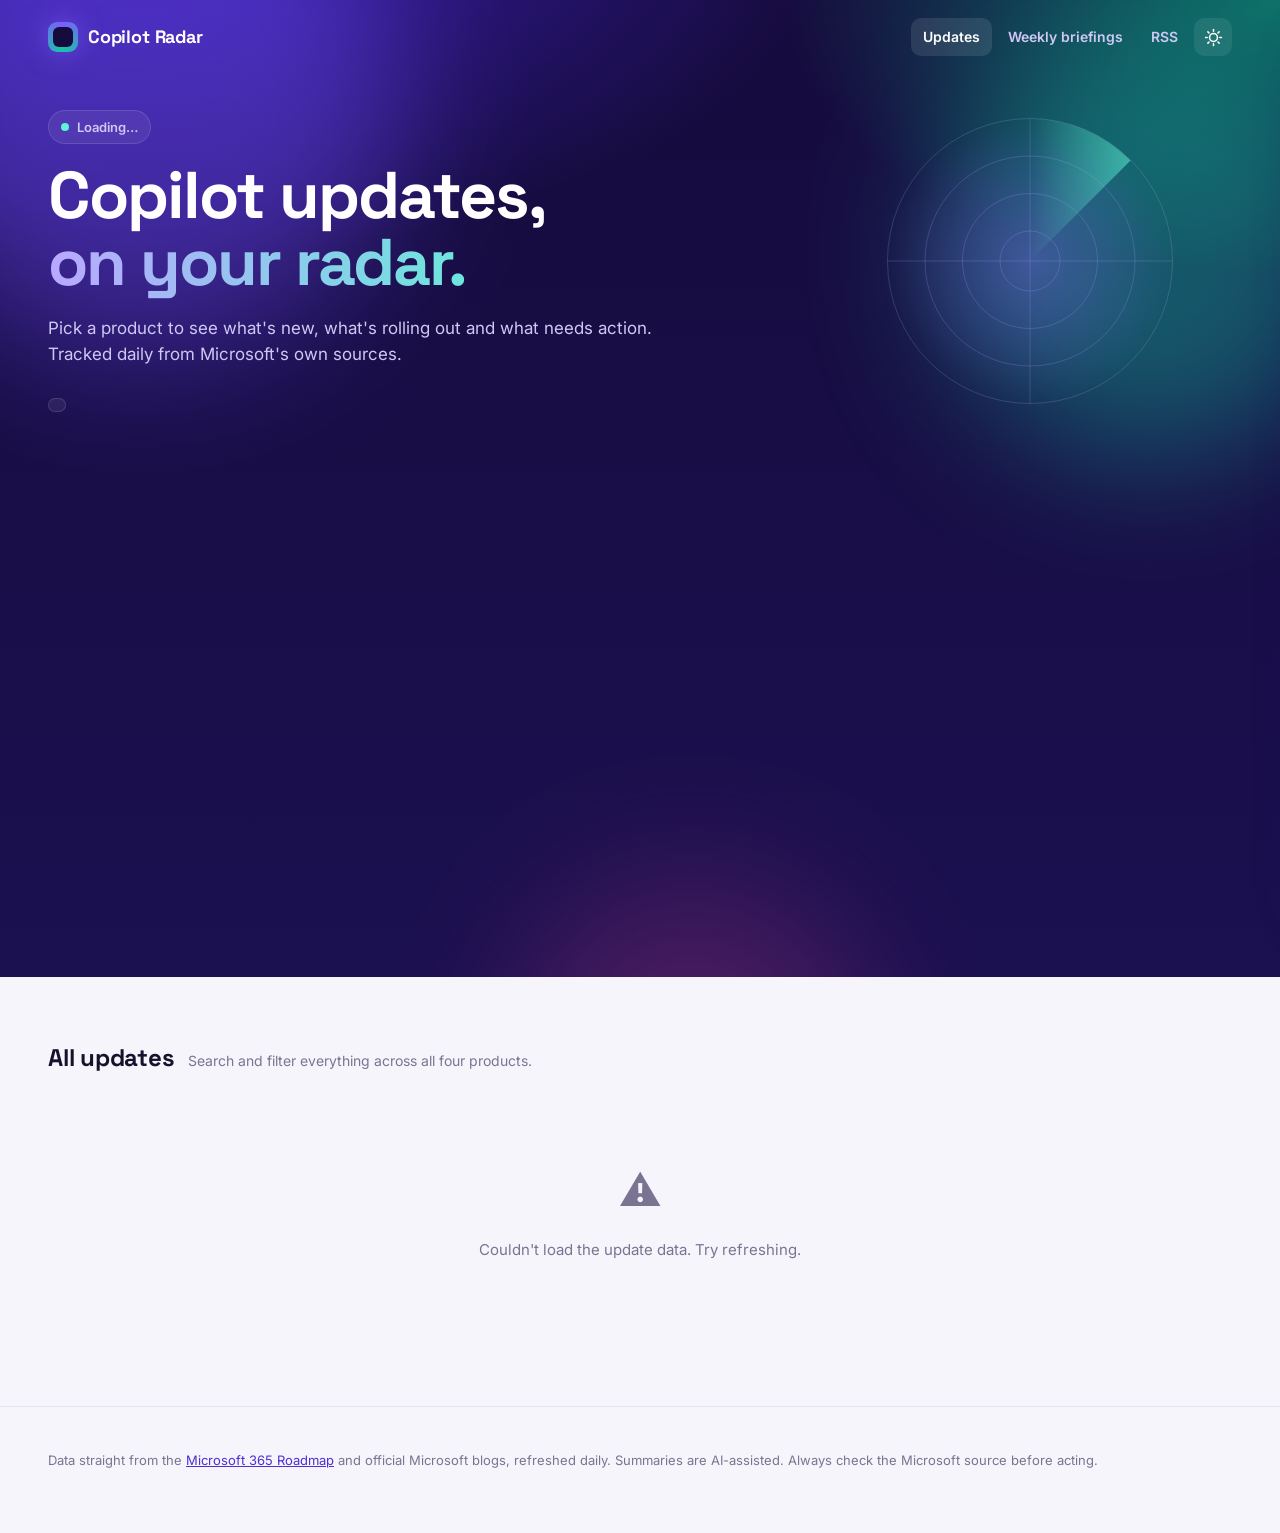
==== commit 7d076322: "Update hero title from 'Every Copilot change' to 'Copilot updates'" ====
--- a/site/index.html
+++ b/site/index.html
@@ -40,7 +40,7 @@
     <div class="hero-inner">
       <div class="hero-copy">
         <p class="eyebrow"><span class="live-dot"></span> <span id="updatedAt">Loading…</span></p>
-        <h1 id="heroTitle">Every Copilot change,<br><span class="grad">on your radar.</span></h1>
+        <h1 id="heroTitle">Copilot updates,<br><span class="grad">on your radar.</span></h1>
         <p class="lede">Pick a product to see what's new, what's rolling out and what needs action. Tracked daily from Microsoft's own sources.</p>
         <p class="week-line" id="weekLine"></p>
       </div>
--- a/site/assets/styles.css
+++ b/site/assets/styles.css
@@ -420,39 +420,40 @@
 .topic-art { display: grid; place-items: center; }
 .topic-art .art { width: 100%; max-width: 380px; height: auto; filter: drop-shadow(0 20px 40px rgba(0, 0, 0, .35)); }
 
-.sections { display: grid; grid-template-columns: repeat(2, minmax(0, 1fr)); gap: 18px; margin-top: 10px; align-items: start; }
-.sec { background: var(--bg-elev); border: 1px solid var(--line); border-radius: 20px; padding: 18px 18px 12px; box-shadow: var(--shadow-sm); min-width: 0; }
+.sections { display: grid; grid-template-columns: repeat(2, minmax(0, 1fr)); gap: 24px; margin-top: 16px; align-items: start; }
+.sec { background: var(--bg-elev); border: 1px solid var(--line); border-radius: 20px; padding: 24px 24px 16px; box-shadow: var(--shadow-sm); min-width: 0; }
 #sec-action, #sec-week { grid-column: 1 / -1; }
 .sec.is-alert { background: linear-gradient(180deg, color-mix(in srgb, var(--act-bg) 70%, var(--bg-elev)), var(--bg-elev) 70%); border-color: color-mix(in srgb, var(--act-ink) 30%, var(--line)); }
-.sec-head { display: grid; grid-template-columns: auto 1fr auto; gap: 12px; align-items: start; margin: 0 4px 8px; }
+.sec-head { display: grid; grid-template-columns: auto 1fr; gap: 14px; align-items: start; margin: 0 4px 14px; }
 .sec-icon { width: 38px; height: 38px; border-radius: 11px; background: var(--bg-sunken); display: grid; place-items: center; font-size: 18px; }
 .sec-head h2 { margin: 0; font-family: var(--font-display); font-size: 19px; letter-spacing: -.01em; display: flex; align-items: center; gap: 8px; }
 .sec-n { font: 700 12px var(--font); padding: 2px 8px; border-radius: 999px; background: var(--bg-sunken); color: var(--ink-2); }
 .sec-head p { margin: 2px 0 0; font-size: 13px; color: var(--ink-3); }
-.sec-all { border: 0; background: none; color: var(--accent-ink); font-weight: 600; font-size: 13px; cursor: pointer; white-space: nowrap; padding: 6px 4px; }
-.sec-all:hover { text-decoration: underline; }
 .sec-empty { margin: 4px 6px 10px; color: var(--ink-3); font-size: 14px; }
-.sec-more { width: 100%; margin: 6px 0 4px; border: 1px dashed var(--line-strong); background: transparent; border-radius: 12px; padding: 9px; cursor: pointer; font-weight: 600; font-size: 13px; color: var(--ink-2); }
+.sec-more { width: 100%; margin: 12px 0 6px; border: 1px dashed var(--line-strong); background: transparent; border-radius: 12px; padding: 9px; cursor: pointer; font-weight: 600; font-size: 13px; color: var(--ink-2); }
 .sec-more:hover { background: var(--bg-sunken); }
-.month-label { margin: 10px 10px 2px; font-size: 11.5px; font-weight: 800; text-transform: uppercase; letter-spacing: .08em; color: var(--ink-3); }
-.rows { display: flex; flex-direction: column; }
-.row { display: grid; grid-template-columns: 10px minmax(0, 1fr) auto; gap: 12px; align-items: center; padding: 11px 10px; border-radius: 12px; cursor: pointer; transition: background .2s; }
+.month-label { margin: 20px 14px 6px; font-size: 11.5px; font-weight: 800; text-transform: uppercase; letter-spacing: .08em; color: var(--ink-3); }
+.rows { display: flex; flex-direction: column; gap: 4px; }
+.row { display: grid; grid-template-columns: 10px minmax(0, 1fr) auto; gap: 16px; align-items: start; padding: 16px 14px; border-radius: 14px; cursor: pointer; transition: background .2s; }
 .row + .row { box-shadow: 0 -1px 0 var(--line); }
 .row:hover { background: var(--bg-sunken); box-shadow: none; }
 .row:hover + .row { box-shadow: none; }
-.row-dot { width: 10px; height: 10px; border-radius: 50%; background: var(--ink-3); }
+.row-dot { width: 10px; height: 10px; margin-top: 6px; border-radius: 50%; background: var(--ink-3); }
 .row-dot.s-dev { background: var(--s-dev-ink); }
 .row-dot.s-roll { background: var(--s-roll-ink); box-shadow: 0 0 0 4px var(--s-roll-bg); }
 .row-dot.s-live { background: var(--s-live-ink); }
 .row-dot.s-post { background: var(--accent); }
-.row-title { font-weight: 650; font-size: 14.5px; line-height: 1.35; }
+.row-title { font-weight: 650; font-size: 15px; line-height: 1.4; }
 .row-change { font-size: 10.5px; font-weight: 800; text-transform: uppercase; letter-spacing: .06em; color: var(--accent-ink); margin-right: 8px; white-space: nowrap; }
 .row-change.is-roll { color: var(--s-roll-ink); }
 .row-change.is-live { color: var(--s-live-ink); }
-.row-sum { font-size: 13px; color: var(--ink-3); margin-top: 2px; overflow: hidden; text-overflow: ellipsis; white-space: nowrap; }
-.row-sum.is-action { color: var(--act-ink); font-weight: 500; white-space: normal; display: -webkit-box; -webkit-line-clamp: 2; -webkit-box-orient: vertical; }
-.row-meta { display: flex; flex-direction: column; align-items: flex-end; gap: 4px; }
+.row-sum { font-size: 13.5px; line-height: 1.55; color: var(--ink-2); margin-top: 6px; overflow: hidden; display: -webkit-box; -webkit-line-clamp: 2; -webkit-box-orient: vertical; }
+.row-sum.is-action { color: var(--act-ink); font-weight: 500; }
+.row-meta { display: flex; flex-direction: column; align-items: flex-end; gap: 8px; padding-top: 1px; }
 .row-date { font-size: 12px; color: var(--ink-3); white-space: nowrap; }
+.topic-more { margin: 32px 0 0; text-align: center; color: var(--ink-3); font-size: 14px; }
+.topic-more a { font-weight: 700; text-decoration: none; }
+.topic-more a:hover { text-decoration: underline; }
 
 @media (max-width: 980px) {
   .home-hero .hero-inner, .topic-hero .hero-inner { grid-template-columns: 1fr; }
@@ -473,10 +474,8 @@
   .car-tabs button { flex: none; }
   .topic-stats a { min-width: 0; flex: 1 1 30%; padding: 10px 12px; }
   .topic-stats b { font-size: 26px; }
-  .sec { padding: 14px 10px 8px; }
-  .sec-head { grid-template-columns: auto 1fr; }
-  .sec-all { grid-column: 1 / -1; justify-self: start; padding: 0; }
-  .row { grid-template-columns: 10px minmax(0, 1fr); padding: 10px 6px; }
+  .sec { padding: 18px 12px 10px; }
+  .row { grid-template-columns: 10px minmax(0, 1fr); gap: 12px; padding: 14px 8px; }
   .row-meta { grid-column: 2; flex-direction: row; align-items: center; gap: 8px; }
 }
 
